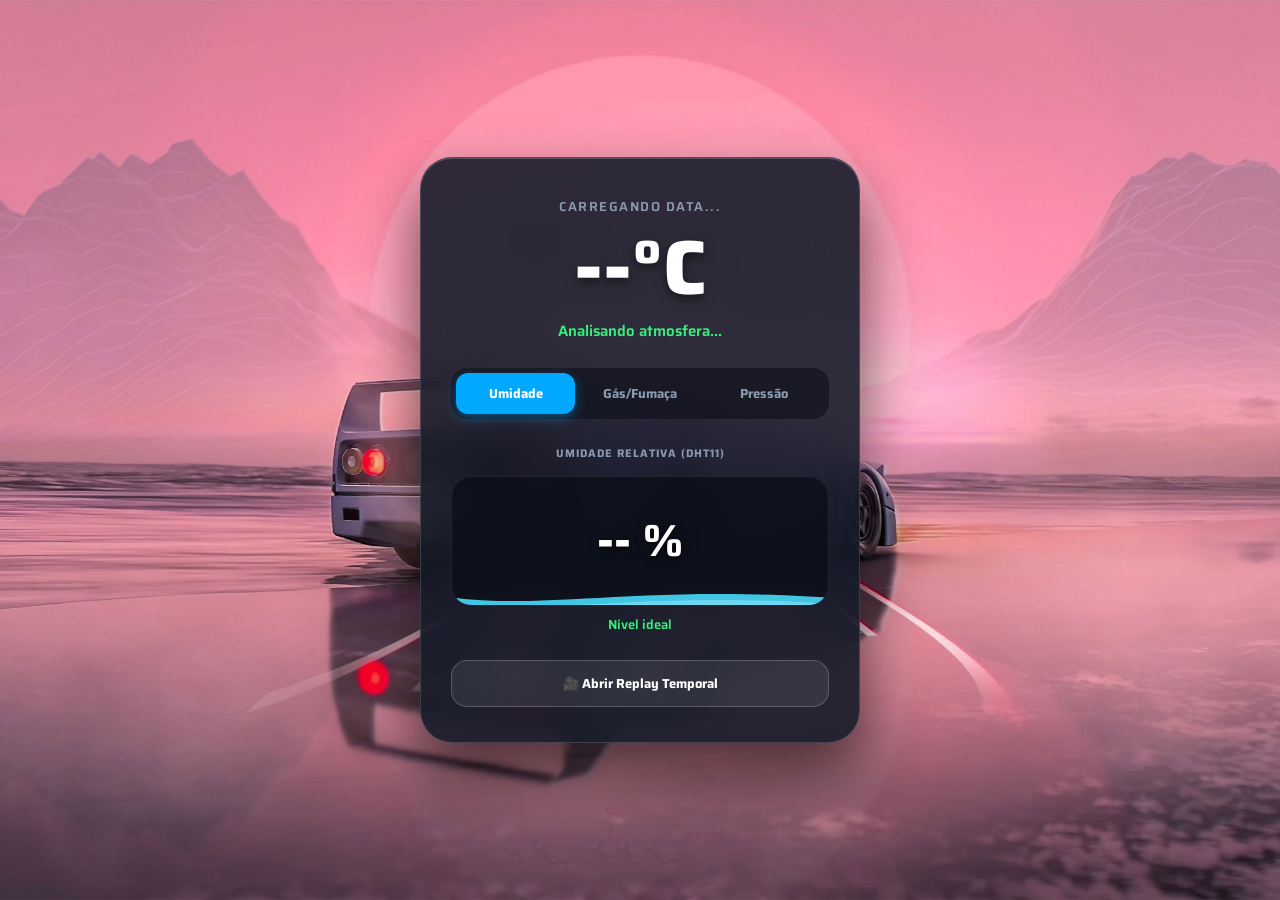
==== web/src/pages/index.html @ 30de5717 "1.0v web and esp need mysql and documensntion" ====
<!DOCTYPE html>
<html lang="pt-BR">
<head>
  <meta charset="UTF-8">
  <meta name="viewport" content="width=device-width, initial-scale=1.0">
  <title>Weather Intelligence</title>
  <link rel="stylesheet" href="../styles/styles.css">
  <link rel="icon" type="image/png" href="../img/log.png">
</head>
<body>

  <div class="weather-widget" id="main-widget">
    <!-- HEADER DO WIDGET -->
    <div class="widget-header">
      <span class="data-atual" id="dash-data">CARREGANDO DATA...</span>
      <div class="temp-principal">
        <span id="dash-temp">--</span>°C
      </div>
      <p class="frase-clima" id="dash-temp-msg">Analisando atmosfera...</p>
    </div>

    <!-- NAVEGAÇÃO POR ABAS (TABS) -->
    <div class="tabs-navigation">
      <button class="tab-btn active" onclick="trocarAba('umidade', this)">Umidade</button>
      <button class="tab-btn" onclick="trocarAba('gas', this)">Gás/Fumaça</button>
      <button class="tab-btn" onclick="trocarAba('pressao', this)">Pressão</button>
    </div>

    <!-- CONTEÚDO DINÂMICO DAS ABAS -->
    <div class="tab-content-wrapper">
      
      <!-- ABA 1: UMIDADE -->
      <div class="tab-pane active" id="pane-umidade">
        <span class="sensor-tag">UMIDADE RELATIVA (DHT11)</span>
        <div class="card-interior umid-interior">
          <div class="nivel-agua" id="nivel-agua">
            <svg class="onda" viewBox="0 0 1200 60" preserveAspectRatio="none">
              <path d="M0,30 C150,60 300,0 600,30 C900,60 1050,0 1200,30 L1200,60 L0,60 Z" fill="#48dbfb" opacity="0.9"></path>
            </svg>
            <svg class="onda onda2" viewBox="0 0 1200 60" preserveAspectRatio="none">
              <path d="M0,30 C150,60 300,0 600,30 C900,60 1050,0 1200,30 L1200,60 L0,60 Z" fill="#9be8fd"></path>
            </svg>
          </div>
          <div class="valor-pane"><span id="dash-umid">--</span> %</div>
        </div>
        <p class="status-sub" id="dash-umid-msg">Nível ideal</p>
      </div>

      <!-- ABA 2: GÁS / FUMAÇA -->
      <div class="tab-pane" id="pane-gas">
        <span class="sensor-tag">QUALIDADE DO AR (MQ-2)</span>
        <div class="card-interior gas-interior" id="card-gas">
          <div class="valor-pane"><span id="dash-gas">0</span> PPM</div>
        </div>
        <p class="status-sub" id="dash-gas-msg">Ar puro e ambiente seguro 🌿</p>
      </div>

      <!-- ABA 3: PRESSÃO -->
      <div class="tab-pane" id="pane-pressao">
        <span class="sensor-tag">PRESSÃO ATMOSFÉRICA (BMP280)</span>
        <div class="card-interior pressao-interior">
          <div class="bexiga-wrapper">
            <div class="bexiga" id="dash-bexiga">
              <div class="no-bexiga"></div>
            </div>
          </div>
          <div class="valor-pane"><span id="dash-pressao">1013</span> hPa</div>
        </div>
        <p class="status-sub">Estabilidade barométrica</p>
      </div>

    </div>

    <!-- RODAPÉ NAVEGAÇÃO -->
    <div class="widget-footer">
      <button class="btn-replay" onclick="window.location.href='historico.html'">🎥 Abrir Replay Temporal</button>
    </div>
  </div>

  <script>
    function trocarAba(nomeAba, elemento) {
      document.querySelectorAll('.tab-pane').forEach(p => p.classList.remove('active'));
      document.querySelectorAll('.tab-btn').forEach(b => b.classList.remove('active'));
      
      const abaAlvo = document.getElementById('pane-' + nomeAba);
      if (abaAlvo) abaAlvo.classList.add('active');
      if (elemento) elemento.classList.add('active');
    }
  </script>

  <script src="../script/app.js"></script>
</body>
</html>
---- web/src/styles/styles.css ----
@import url('https://fonts.googleapis.com/css2?family=Saira:wght@300;400;600;700;800&display=swap');

* {
    margin: 0;
    padding: 0;
    box-sizing: border-box;
    font-family: "Saira", sans-serif;
    transition: all 0.3s cubic-bezier(0.25, 0.8, 0.25, 1);
}

body {
    display: flex;
    justify-content: center;
    align-items: center;
    min-height: 100vh;
    background: url('img/wall.png') no-repeat center center/cover fixed !important;
    color: #ffffff;
    padding: 20px;
}

/* CONTAINER ESTILO WIDGET APP IOS */
.weather-widget {
    width: 440px;
    max-width: 95vw;
    background: rgba(18, 24, 38, 0.88);
    border: 1px solid rgba(255, 255, 255, 0.15);
    border-radius: 32px;
    padding: 35px 30px;
    box-shadow: 0 30px 60px rgba(0, 0, 0, 0.6),
                inset 0 1px 0 rgba(255, 255, 255, 0.2);
    backdrop-filter: blur(20px);
    -webkit-backdrop-filter: blur(20px);
    text-align: center;
}

/* HEADER DO CLIMA */
.data-atual {
    font-size: 13px;
    letter-spacing: 1.5px;
    color: #8a99ad;
    font-weight: 600;
    text-transform: uppercase;
}

.temp-principal {
    font-size: 4.8em;
    font-weight: 800;
    color: #ffffff;
    line-height: 1.1;
    margin: 8px 0;
    text-shadow: 0 4px 12px rgba(0, 0, 0, 0.5);
}

.frase-clima {
    font-size: 15px;
    color: #38ef7d;
    font-weight: 600;
    margin-bottom: 25px;
}

/* ABAS DE NAVEGAÇÃO */
.tabs-navigation {
    display: flex;
    background: rgba(10, 14, 23, 0.6);
    border-radius: 16px;
    padding: 5px;
    gap: 5px;
    margin-bottom: 20px;
}

.tab-btn {
    flex: 1;
    background: transparent;
    border: none;
    color: #8a99ad;
    padding: 10px 0;
    border-radius: 12px;
    font-size: 13px;
    font-weight: 700;
    cursor: pointer;
}

.tab-btn.active {
    background: #00a8ff;
    color: #ffffff;
    box-shadow: 0 4px 12px rgba(0, 168, 255, 0.4);
}

/* CONTEÚDO DAS ABAS */
.tab-pane {
    display: none;
    animation: fadeIn 0.4s ease;
}

.tab-pane.active {
    display: block;
}

@keyframes fadeIn {
    from { opacity: 0; transform: translateY(6px); }
    to { opacity: 1; transform: translateY(0); }
}

.sensor-tag {
    font-size: 11px;
    letter-spacing: 1px;
    color: #8a99ad;
    font-weight: 700;
}

.card-interior {
    position: relative;
    height: 130px;
    background: rgba(10, 14, 23, 0.7);
    border-radius: 20px;
    margin: 12px 0 8px;
    display: flex;
    align-items: center;
    justify-content: center;
    overflow: hidden;
    border: 1px solid rgba(255, 255, 255, 0.08);
}

.valor-pane {
    font-size: 2.8em;
    font-weight: 800;
    color: #ffffff;
    z-index: 2;
    text-shadow: 0 2px 10px rgba(0, 0, 0, 0.8);
}

.status-sub {
    font-size: 13px;
    color: #38ef7d;
    font-weight: 600;
}

/* ANIMAÇÃO DE ÁGUA NA ABA UMIDADE */
.nivel-agua {
    position: absolute;
    bottom: 0;
    left: 0;
    width: 100%;
    height: 0%;
    background: linear-gradient(180deg, rgba(0, 168, 255, 0.7), rgba(9, 132, 227, 0.9));
    transition: height 1s ease;
    z-index: 1;
}

.onda {
    position: absolute;
    top: -20px;
    left: 0;
    width: 200%;
    height: 25px;
    animation: mexerOnda 5s linear infinite;
}

.onda2 {
    top: -14px;
    opacity: 0.5;
    animation: mexerOnda 3s linear infinite reverse;
}

@keyframes mexerOnda {
    0% { transform: translateX(0); }
    100% { transform: translateX(-50%); }
}

/* BEXIGA PRESSÃO */
.bexiga-wrapper {
    position: absolute;
    z-index: 1;
    opacity: 0.3;
}

.bexiga {
    position: relative;
    width: 40px;
    height: 50px;
    background: radial-gradient(circle at 30% 30%, #ff7675, #d63031);
    border-radius: 50% 50% 50% 50% / 40% 40% 60% 60%;
}

/* GÁS ALERTA */
.gas-interior.alerta-gas {
    background: rgba(235, 77, 75, 0.8) !important;
    animation: piscar 0.8s infinite alternate;
}

@keyframes piscar {
    0% { border-color: red; }
    100% { border-color: white; }
}

/* BOTÃO FOOTER */
.widget-footer {
    margin-top: 25px;
}

.btn-replay {
    width: 100%;
    padding: 12px;
    background: rgba(255, 255, 255, 0.08);
    border: 1px solid rgba(255, 255, 255, 0.2);
    color: #ffffff;
    border-radius: 16px;
    font-size: 13px;
    font-weight: 700;
    cursor: pointer;
}

.btn-replay:hover {
    background: rgba(255, 255, 255, 0.2);
}
/* ESTILO DO PLAYER NO WIDGET */
.player-container {
    margin-top: 15px;
    background: rgba(10, 14, 23, 0.5);
    padding: 12px 15px;
    border-radius: 16px;
    border: 1px solid rgba(255, 255, 255, 0.08);
}

.time-display {
    font-size: 13px;
    font-weight: 700;
    color: #00a8ff;
    margin-bottom: 8px;
}

.player-controls {
    display: flex;
    align-items: center;
    gap: 12px;
}

#btn-play {
    padding: 6px 14px;
    background: #00a8ff;
    border: none;
    border-radius: 10px;
    color: #ffffff;
    font-size: 12px;
    font-weight: 700;
    cursor: pointer;
}

#btn-play:hover {
    background: #0097e6;
}

input[type=range]#timeline {
    flex: 1;
    height: 6px;
    background: rgba(255, 255, 255, 0.2);
    border-radius: 3px;
    outline: none;
    accent-color: #00a8ff;
    cursor: pointer;
}

/* --- MODO CLARO (ATIVADO DINAMICAMENTE PELO LDR > 2000) --- */
body.light-mode {
  background-color: #e2e8f0 !important;
}

.weather-widget.light-mode {
  background: rgba(255, 255, 255, 0.88) !important;
  border: 1px solid rgba(0, 0, 0, 0.1) !important;
  color: #1e293b !important;
  box-shadow: 0 30px 60px rgba(0, 0, 0, 0.15) !important;
}

.weather-widget.light-mode .temp-principal,
.weather-widget.light-mode .valor-pane {
  color: #0f172a !important;
  text-shadow: none !important;
}

.weather-widget.light-mode .data-atual,
.weather-widget.light-mode .sensor-tag,
.weather-widget.light-mode .tab-btn {
  color: #64748b !important;
}

.weather-widget.light-mode .tabs-navigation,
.weather-widget.light-mode .card-interior {
  background: rgba(241, 245, 249, 0.9) !important;
  border: 1px solid rgba(0, 0, 0, 0.05) !important;
}

.weather-widget.light-mode .btn-replay {
  background: rgba(0, 0, 0, 0.05) !important;
  color: #0f172a !important;
  border: 1px solid rgba(0, 0, 0, 0.1) !important;
}
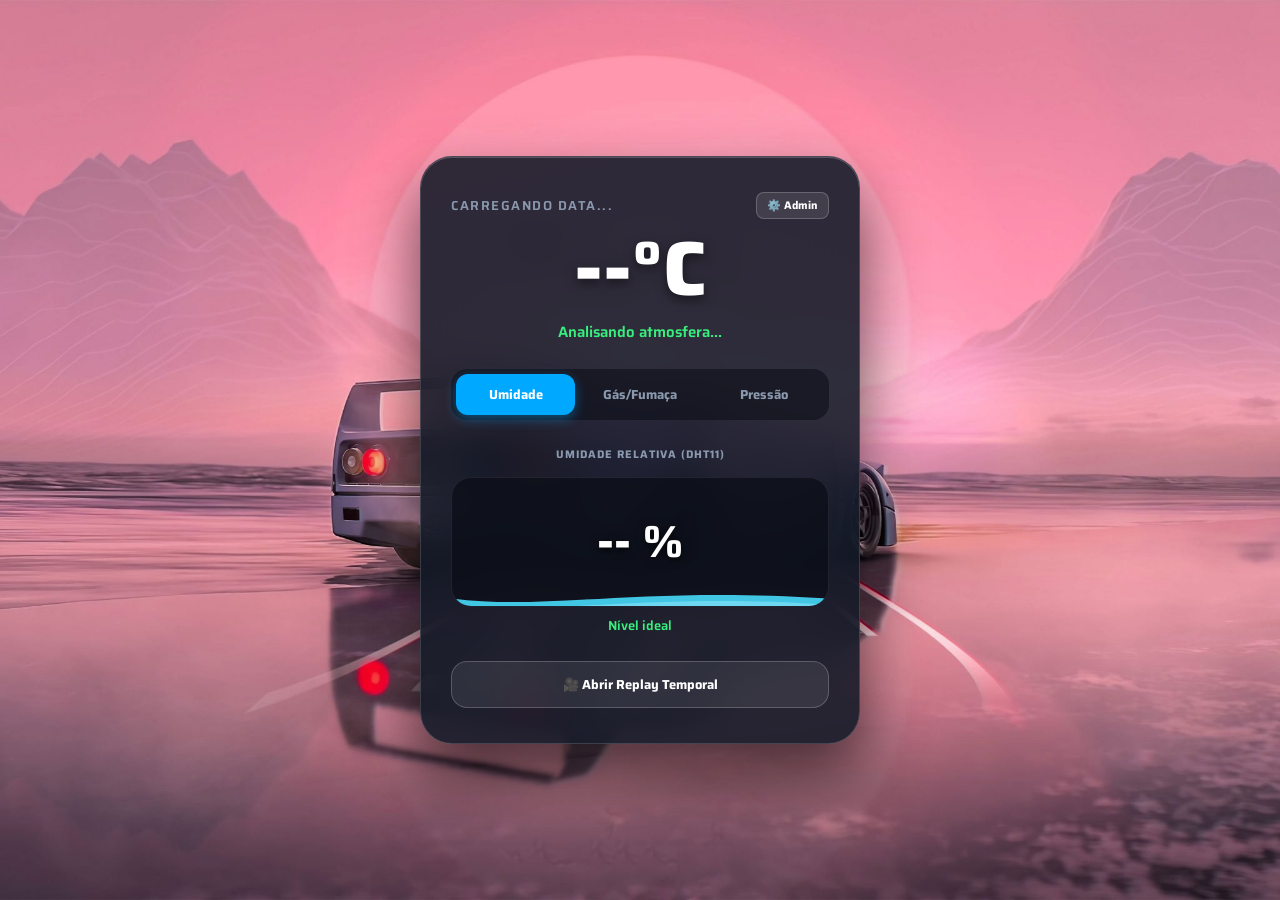
==== commit 87406242: "1.2.6" ====
--- a/web/src/pages/index.html
+++ b/web/src/pages/index.html
@@ -12,7 +12,12 @@
   <div class="weather-widget" id="main-widget">
     <!-- HEADER DO WIDGET -->
     <div class="widget-header">
-      <span class="data-atual" id="dash-data">CARREGANDO DATA...</span>
+      <div class="header-top">
+        <span class="data-atual" id="dash-data">CARREGANDO DATA...</span>
+        <!-- BOTÃO DE LOGIN / ADMIN OTA -->
+        <button class="btn-admin" onclick="abrirPainelOTA()" title="Acessar Painel Admin">⚙️ Admin</button>
+      </div>
+      
       <div class="temp-principal">
         <span id="dash-temp">--</span>°C
       </div>
@@ -86,6 +91,13 @@
       if (abaAlvo) abaAlvo.classList.add('active');
       if (elemento) elemento.classList.add('active');
     }
+
+    // Função que redireciona para a tela de login OTA do ESP32
+    function abrirPainelOTA() {
+      // Altere '192.168.1.150' para o IP real do seu ESP32
+      const ipESP32 = "http://192.168.1.150:8080/update"; 
+      window.open(ipESP32, '_blank');
+    }
   </script>
 
   <script src="../script/app.js"></script>
--- a/web/src/styles/styles.css
+++ b/web/src/styles/styles.css
@@ -16,6 +16,44 @@
     background: url('img/wall.png') no-repeat center center/cover fixed !important;
     color: #ffffff;
     padding: 20px;
+}
+/* ALINHAMENTO DO HEADER */
+.header-top {
+  display: flex;
+  justify-content: space-between;
+  align-items: center;
+  margin-bottom: 5px;
+}
+
+/* BOTÃO ADMIN / OTA */
+.btn-admin {
+  background: rgba(255, 255, 255, 0.1);
+  border: 1px solid rgba(255, 255, 255, 0.2);
+  color: #ffffff;
+  padding: 4px 10px;
+  border-radius: 8px;
+  font-size: 11px;
+  font-weight: 700;
+  cursor: pointer;
+  transition: all 0.2s ease;
+}
+
+.btn-admin:hover {
+  background: #00a8ff;
+  border-color: #00a8ff;
+  box-shadow: 0 0 10px rgba(0, 168, 255, 0.5);
+}
+
+/* AJUSTE PARA O MODO CLARO */
+.weather-widget.light-mode .btn-admin {
+  background: rgba(0, 0, 0, 0.05);
+  border: 1px solid rgba(0, 0, 0, 0.15);
+  color: #0f172a;
+}
+
+.weather-widget.light-mode .btn-admin:hover {
+  background: #00a8ff;
+  color: #ffffff;
 }
 
 /* CONTAINER ESTILO WIDGET APP IOS */
